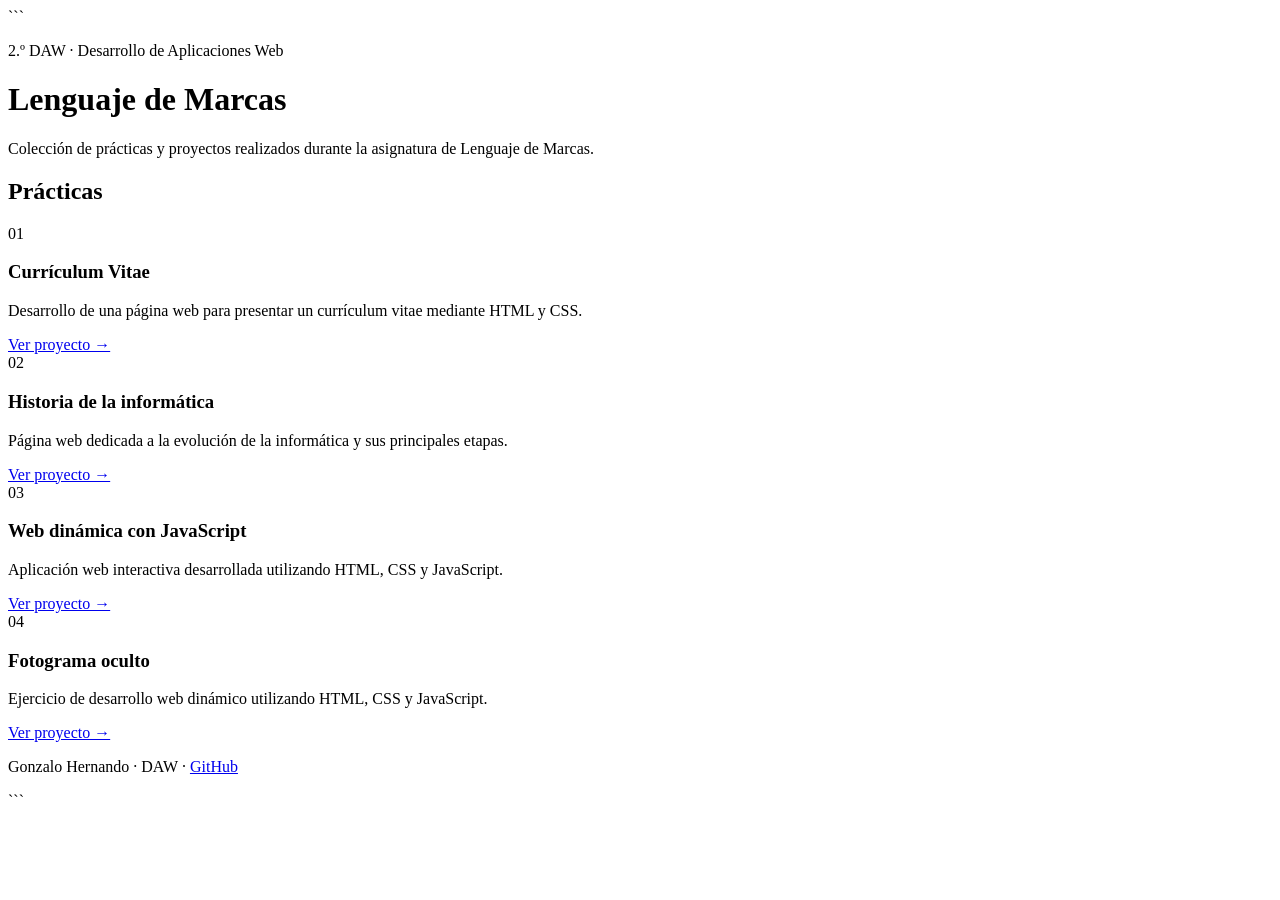
==== index.html @ 0b8d96f9 "Añadidas tareas y archivos del proyecto" ====
<!DOCTYPE html>

<html lang="es">

<head>
    <meta charset="UTF-8">
    <meta name="viewport" content="width=device-width, initial-scale=1.0">


<meta name="description"
    content="Repositorio de prácticas de Lenguaje de Marcas del ciclo Desarrollo de Aplicaciones Web.">

<title>Lenguaje de Marcas | DAW</title>

<link rel="stylesheet" href="css/styles.css">
```

</head>

<body>


<header class="hero">
    <div class="hero-content">
        <p class="tag">2.º DAW · Desarrollo de Aplicaciones Web</p>

        <h1>Lenguaje de Marcas</h1>

        <p class="subtitle">
            Colección de prácticas y proyectos realizados durante
            la asignatura de Lenguaje de Marcas.
        </p>
    </div>
</header>

<main>

    <section class="projects">

        <h2>Prácticas</h2>

        <div class="project-grid">

            <article class="project-card">
                <span class="number">01</span>

                <div>
                    <h3>Currículum Vitae</h3>
                    <p>
                        Desarrollo de una página web para presentar
                        un currículum vitae mediante HTML y CSS.
                    </p>
                </div>

                <a href="tarea1-curriculum-vitae/">
                    Ver proyecto →
                </a>
            </article>


            <article class="project-card">
                <span class="number">02</span>

                <div>
                    <h3>Historia de la informática</h3>
                    <p>
                        Página web dedicada a la evolución de la
                        informática y sus principales etapas.
                    </p>
                </div>

                <a href="tarea2-web-historia-informatica/s17.html">
                    Ver proyecto →
                </a>
            </article>


            <article class="project-card">
                <span class="number">03</span>

                <div>
                    <h3>Web dinámica con JavaScript</h3>
                    <p>
                        Aplicación web interactiva desarrollada
                        utilizando HTML, CSS y JavaScript.
                    </p>
                </div>

                <a href="tarea3-web-dinamica-js/">
                    Ver proyecto →
                </a>
            </article>


            <article class="project-card">
                <span class="number">04</span>

                <div>
                    <h3>Fotograma oculto</h3>
                    <p>
                        Ejercicio de desarrollo web dinámico
                        utilizando HTML, CSS y JavaScript.
                    </p>
                </div>

                <a href="tarea4-web-dinamica-fotograma-oculto/">
                    Ver proyecto →
                </a>
            </article>

        </div>

    </section>

</main>

<footer>
    <p>
        Gonzalo Hernando · DAW
        ·
        <a href="https://github.com/gon-hernando">
            GitHub
        </a>
    </p>
</footer>
```

</body>

</html>
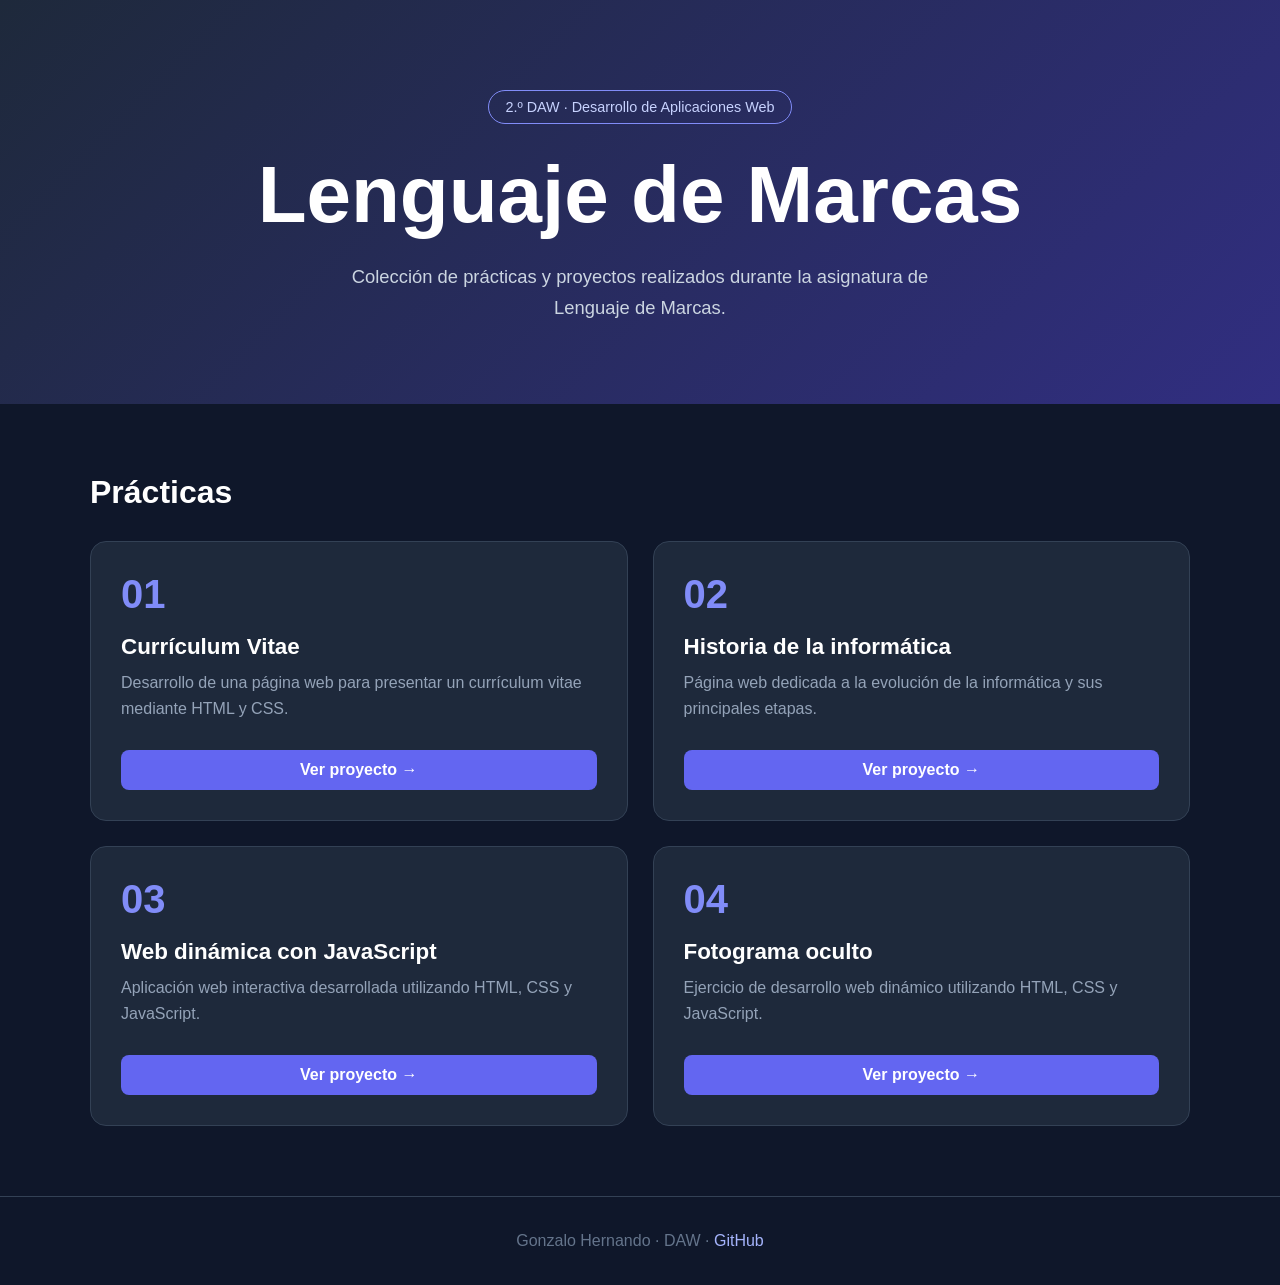
==== commit 3ccdac19: "correción de errores" ====
--- a/index.html
+++ b/index.html
@@ -1,130 +1,105 @@
-<!DOCTYPE html>
+<!doctype html>
 
 <html lang="es">
+  <head>
+    <meta charset="UTF-8" />
+    <meta name="viewport" content="width=device-width, initial-scale=1.0" />
 
-<head>
-    <meta charset="UTF-8">
-    <meta name="viewport" content="width=device-width, initial-scale=1.0">
+    <meta
+      name="description"
+      content="Repositorio de prácticas de Lenguaje de Marcas del ciclo Desarrollo de Aplicaciones Web."
+    />
 
+    <title>Lenguaje de Marcas | DAW</title>
 
-<meta name="description"
-    content="Repositorio de prácticas de Lenguaje de Marcas del ciclo Desarrollo de Aplicaciones Web.">
+    <link rel="stylesheet" href="css/styles.css" />
+  </head>
 
-<title>Lenguaje de Marcas | DAW</title>
-
-<link rel="stylesheet" href="css/styles.css">
-```
-
-</head>
-
-<body>
-
-
-<header class="hero">
-    <div class="hero-content">
+  <body>
+    <header class="hero">
+      <div class="hero-content">
         <p class="tag">2.º DAW · Desarrollo de Aplicaciones Web</p>
 
         <h1>Lenguaje de Marcas</h1>
 
         <p class="subtitle">
-            Colección de prácticas y proyectos realizados durante
-            la asignatura de Lenguaje de Marcas.
+          Colección de prácticas y proyectos realizados durante la asignatura de
+          Lenguaje de Marcas.
         </p>
-    </div>
-</header>
+      </div>
+    </header>
 
-<main>
-
-    <section class="projects">
-
+    <main>
+      <section class="projects">
         <h2>Prácticas</h2>
 
         <div class="project-grid">
+          <article class="project-card">
+            <span class="number">01</span>
 
-            <article class="project-card">
-                <span class="number">01</span>
+            <div>
+              <h3>Currículum Vitae</h3>
+              <p>
+                Desarrollo de una página web para presentar un currículum vitae
+                mediante HTML y CSS.
+              </p>
+            </div>
 
-                <div>
-                    <h3>Currículum Vitae</h3>
-                    <p>
-                        Desarrollo de una página web para presentar
-                        un currículum vitae mediante HTML y CSS.
-                    </p>
-                </div>
+            <a href="tarea1-curriculum-vitae/"> Ver proyecto → </a>
+          </article>
 
-                <a href="tarea1-curriculum-vitae/">
-                    Ver proyecto →
-                </a>
-            </article>
+          <article class="project-card">
+            <span class="number">02</span>
 
+            <div>
+              <h3>Historia de la informática</h3>
+              <p>
+                Página web dedicada a la evolución de la informática y sus
+                principales etapas.
+              </p>
+            </div>
 
-            <article class="project-card">
-                <span class="number">02</span>
+            <a href="tarea2-web-historia-informatica/s17.html">
+              Ver proyecto →
+            </a>
+          </article>
 
-                <div>
-                    <h3>Historia de la informática</h3>
-                    <p>
-                        Página web dedicada a la evolución de la
-                        informática y sus principales etapas.
-                    </p>
-                </div>
+          <article class="project-card">
+            <span class="number">03</span>
 
-                <a href="tarea2-web-historia-informatica/s17.html">
-                    Ver proyecto →
-                </a>
-            </article>
+            <div>
+              <h3>Web dinámica con JavaScript</h3>
+              <p>
+                Aplicación web interactiva desarrollada utilizando HTML, CSS y
+                JavaScript.
+              </p>
+            </div>
 
+            <a href="tarea3-web-dinamica-js/"> Ver proyecto → </a>
+          </article>
 
-            <article class="project-card">
-                <span class="number">03</span>
+          <article class="project-card">
+            <span class="number">04</span>
 
-                <div>
-                    <h3>Web dinámica con JavaScript</h3>
-                    <p>
-                        Aplicación web interactiva desarrollada
-                        utilizando HTML, CSS y JavaScript.
-                    </p>
-                </div>
+            <div>
+              <h3>Fotograma oculto</h3>
+              <p>
+                Ejercicio de desarrollo web dinámico utilizando HTML, CSS y
+                JavaScript.
+              </p>
+            </div>
 
-                <a href="tarea3-web-dinamica-js/">
-                    Ver proyecto →
-                </a>
-            </article>
+            <a href="tarea4-web-dinamica-fotograma-oculto/"> Ver proyecto → </a>
+          </article>
+        </div>
+      </section>
+    </main>
 
-
-            <article class="project-card">
-                <span class="number">04</span>
-
-                <div>
-                    <h3>Fotograma oculto</h3>
-                    <p>
-                        Ejercicio de desarrollo web dinámico
-                        utilizando HTML, CSS y JavaScript.
-                    </p>
-                </div>
-
-                <a href="tarea4-web-dinamica-fotograma-oculto/">
-                    Ver proyecto →
-                </a>
-            </article>
-
-        </div>
-
-    </section>
-
-</main>
-
-<footer>
-    <p>
-        Gonzalo Hernando · DAW
-        ·
-        <a href="https://github.com/gon-hernando">
-            GitHub
-        </a>
-    </p>
-</footer>
-```
-
-</body>
-
+    <footer>
+      <p>
+        Gonzalo Hernando · DAW ·
+        <a href="https://github.com/gon-hernando"> GitHub </a>
+      </p>
+    </footer>
+  </body>
 </html>
--- a/css/styles.css
+++ b/css/styles.css
@@ -0,0 +1,192 @@
+* {
+  box-sizing: border-box;
+  margin: 0;
+  padding: 0;
+  }
+
+body {
+font-family: Arial, Helvetica, sans-serif;
+background-color: #0f172a;
+color: #e2e8f0;
+min-height: 100vh;
+}
+
+/* ---------- HERO ---------- */
+
+.hero {
+padding: 90px 20px 80px;
+text-align: center;
+background: linear-gradient(135deg, #1e293b, #312e81);
+}
+
+.hero-content {
+max-width: 800px;
+margin: 0 auto;
+}
+
+.tag {
+display: inline-block;
+margin-bottom: 25px;
+padding: 8px 16px;
+
+
+border: 1px solid #818cf8;
+border-radius: 20px;
+
+color: #c7d2fe;
+font-size: 0.9rem;
+
+
+}
+
+h1 {
+margin-bottom: 20px;
+
+
+color: #ffffff;
+font-size: clamp(2.8rem, 7vw, 5rem);
+
+
+}
+
+.subtitle {
+max-width: 650px;
+margin: 0 auto;
+
+
+color: #cbd5e1;
+font-size: 1.15rem;
+line-height: 1.7;
+
+
+}
+
+/* ---------- PROJECTS ---------- */
+
+.projects {
+width: min(1100px, 90%);
+margin: 70px auto;
+}
+
+.projects h2 {
+margin-bottom: 30px;
+
+
+color: #ffffff;
+font-size: 2rem;
+
+
+}
+
+.project-grid {
+display: grid;
+grid-template-columns: repeat(2, 1fr);
+gap: 25px;
+}
+
+/* ---------- CARDS ---------- */
+
+.project-card {
+display: flex;
+flex-direction: column;
+justify-content: space-between;
+
+
+min-height: 280px;
+padding: 30px;
+
+background-color: #1e293b;
+border: 1px solid #334155;
+border-radius: 16px;
+
+transition:
+    transform 0.25s ease,
+    border-color 0.25s ease;
+
+
+}
+
+.project-card:hover {
+transform: translateY(-7px);
+border-color: #818cf8;
+}
+
+.number {
+color: #818cf8;
+font-size: 2.5rem;
+font-weight: bold;
+}
+
+.project-card h3 {
+margin: 15px 0 10px;
+
+
+color: #ffffff;
+font-size: 1.4rem;
+
+
+}
+
+.project-card p {
+color: #94a3b8;
+line-height: 1.6;
+}
+
+.project-card a {
+display: inline-block;
+
+
+margin-top: 25px;
+padding: 11px 18px;
+
+background-color: #6366f1;
+border-radius: 8px;
+
+color: #ffffff;
+text-align: center;
+text-decoration: none;
+font-weight: bold;
+
+transition: background-color 0.2s ease;
+
+
+}
+
+.project-card a:hover {
+background-color: #818cf8;
+}
+
+/* ---------- FOOTER ---------- */
+
+footer {
+padding: 35px 20px;
+
+
+border-top: 1px solid #334155;
+
+color: #64748b;
+text-align: center;
+
+
+}
+
+footer a {
+color: #a5b4fc;
+text-decoration: none;
+}
+
+/* ---------- RESPONSIVE ---------- */
+
+@media (max-width: 700px) {
+
+
+.project-grid {
+    grid-template-columns: 1fr;
+}
+
+.hero {
+    padding: 70px 20px;
+}
+
+
+}
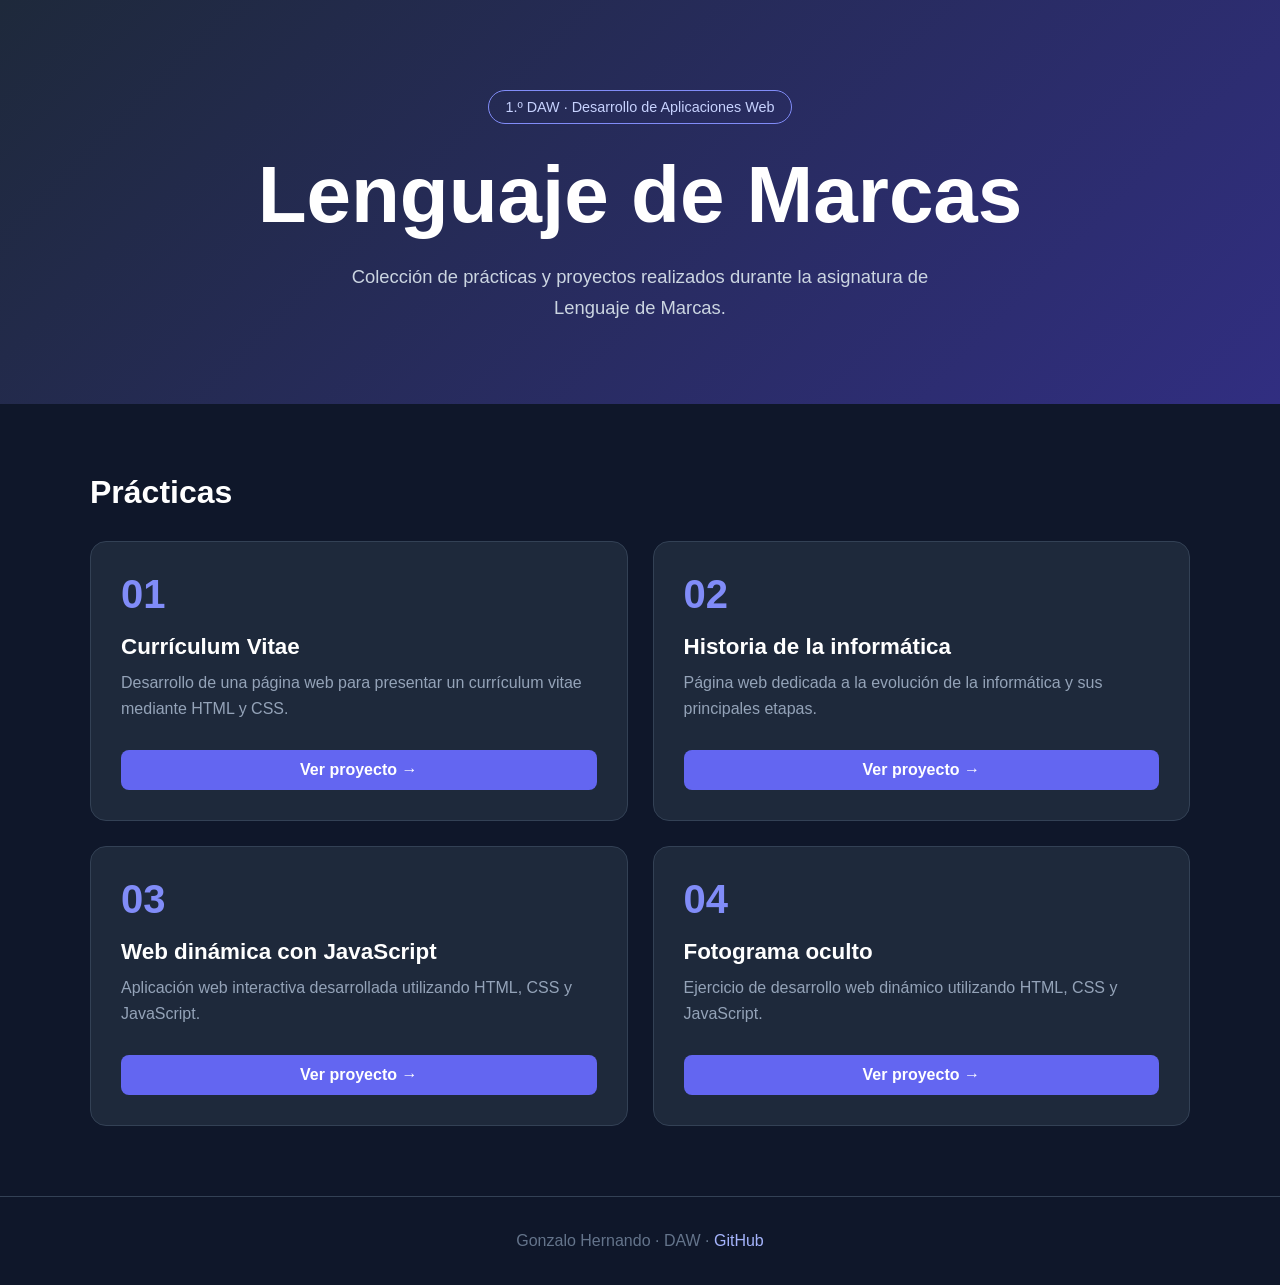
==== commit a0206485: "Creación de archivo .gitignore y correción de errores en index.html" ====
--- a/index.html
+++ b/index.html
@@ -18,7 +18,7 @@
   <body>
     <header class="hero">
       <div class="hero-content">
-        <p class="tag">2.º DAW · Desarrollo de Aplicaciones Web</p>
+        <p class="tag">1.º DAW · Desarrollo de Aplicaciones Web</p>
 
         <h1>Lenguaje de Marcas</h1>
 
